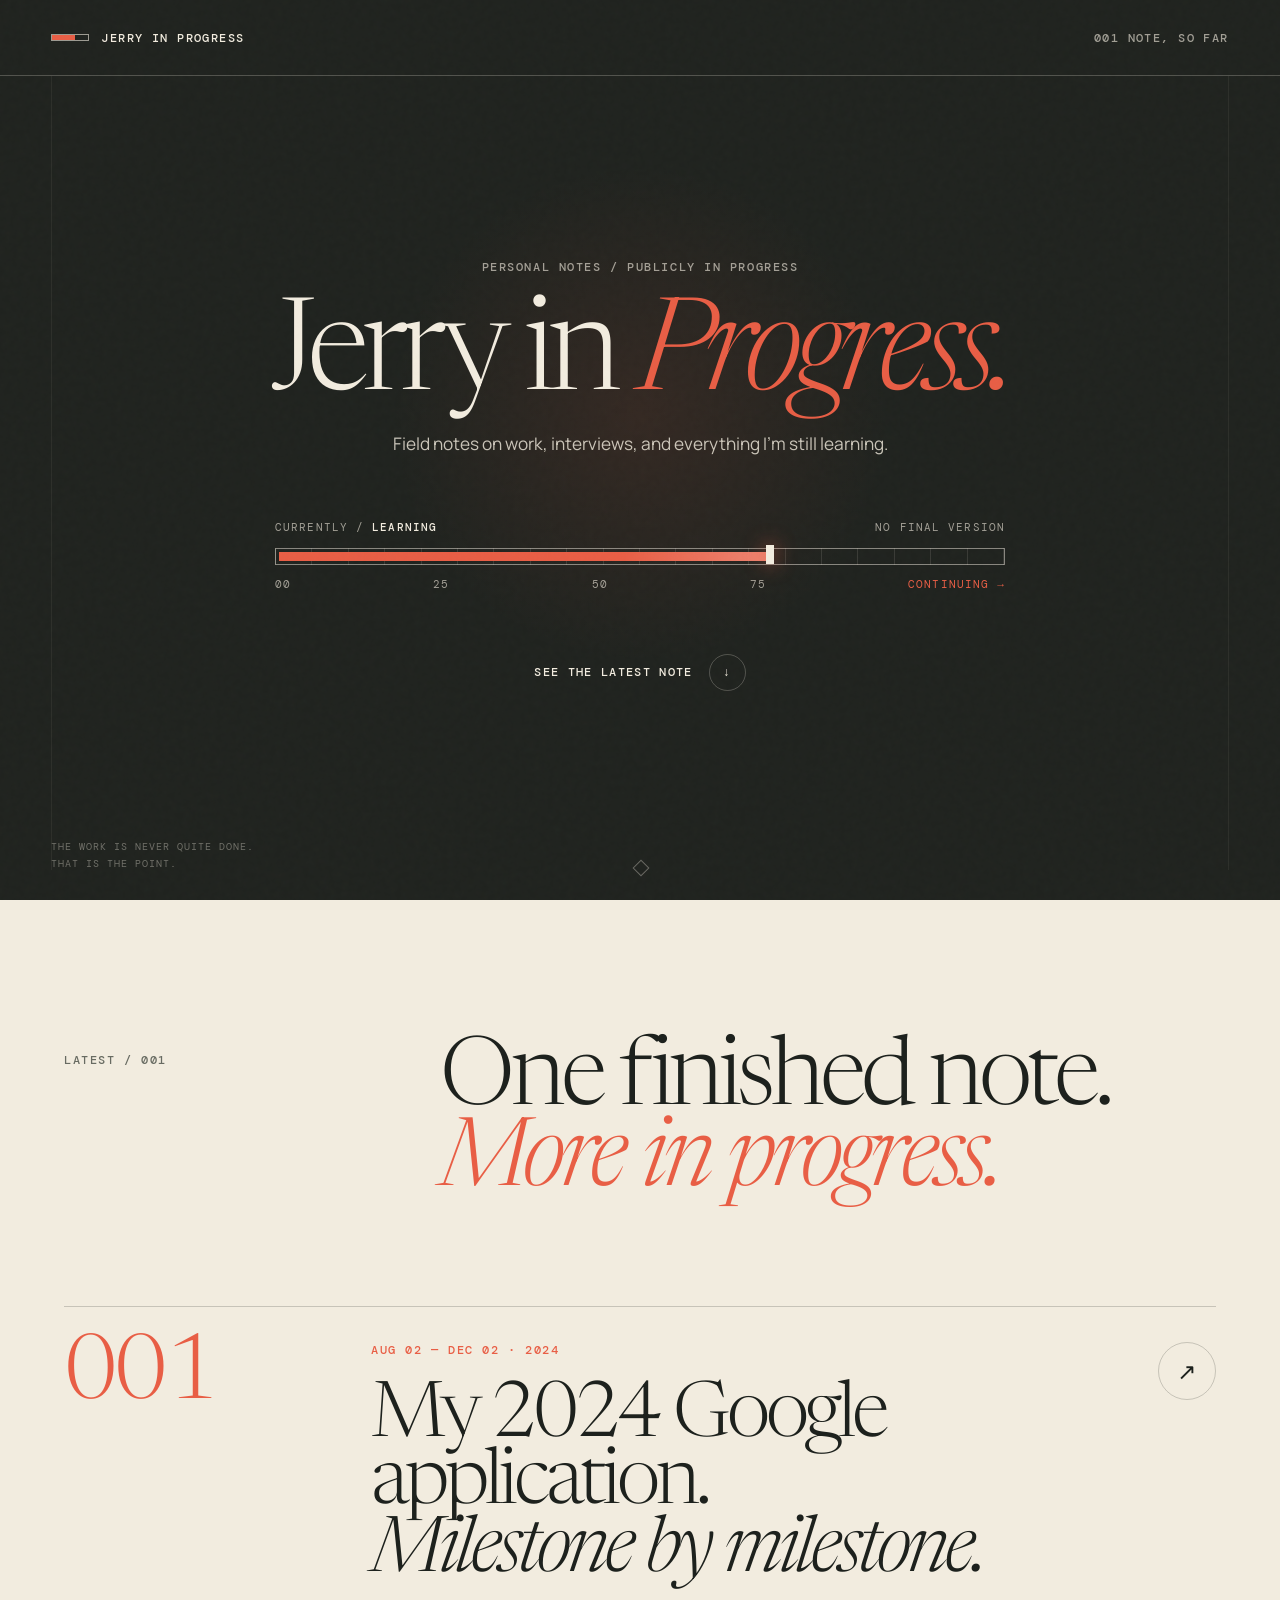
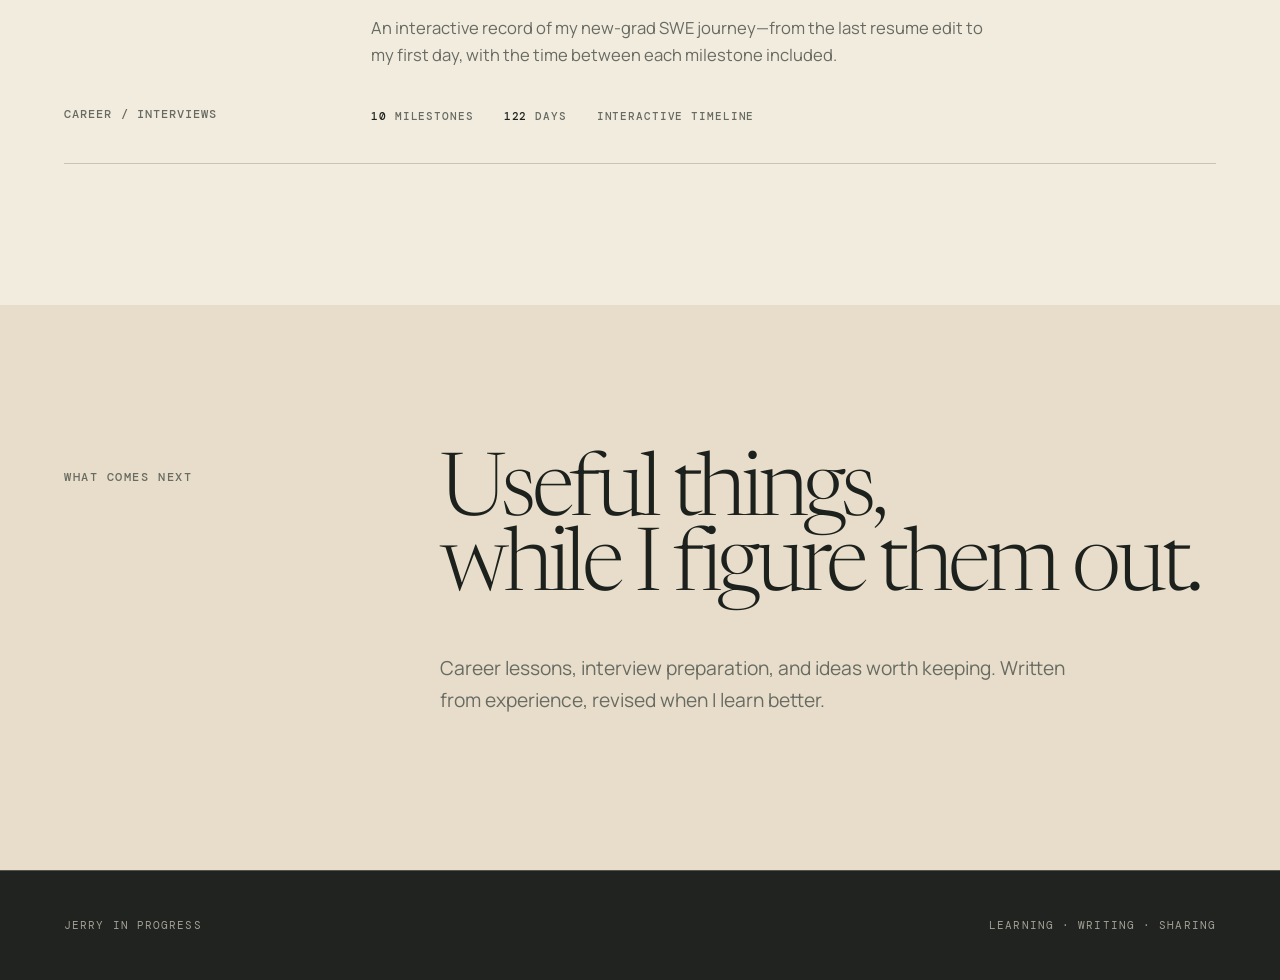
==== index.html @ ce47e353 "Launch Jerry in Progress" ====
<!doctype html>
<html lang="en">
  <head>
    <meta charset="UTF-8" />
    <meta name="viewport" content="width=device-width, initial-scale=1.0" />
    <meta name="description" content="Jerry in Progress — field notes on work, interviews, and everything I’m still learning." />
    <link rel="canonical" href="https://jerry-in-progress.pages.dev/" />
    <meta property="og:type" content="website" />
    <meta property="og:site_name" content="Jerry in Progress" />
    <meta property="og:title" content="Jerry in Progress" />
    <meta property="og:description" content="Field notes on work, interviews, and everything I’m still learning." />
    <meta property="og:url" content="https://jerry-in-progress.pages.dev/" />
    <meta property="og:image" content="https://jerry-in-progress.pages.dev/assets/social-preview.png" />
    <meta property="og:image:width" content="1200" />
    <meta property="og:image:height" content="630" />
    <meta property="og:image:alt" content="Jerry in Progress — field notes on work, interviews, and learning." />
    <meta name="twitter:card" content="summary_large_image" />
    <meta name="twitter:title" content="Jerry in Progress" />
    <meta name="twitter:description" content="Field notes on work, interviews, and everything I’m still learning." />
    <meta name="twitter:image" content="https://jerry-in-progress.pages.dev/assets/social-preview.png" />
    <title>Jerry in Progress</title>
    <link rel="icon" href="assets/favicon.svg" type="image/svg+xml" />
    <link rel="apple-touch-icon" href="assets/apple-touch-icon.png" />
    <link rel="preconnect" href="https://fonts.googleapis.com" />
    <link rel="preconnect" href="https://fonts.gstatic.com" crossorigin />
    <link href="https://fonts.googleapis.com/css2?family=DM+Mono:wght@400;500&amp;family=Manrope:wght@400;500;600&amp;family=Newsreader:opsz,wght@6..72,300;6..72,400&amp;display=swap" rel="stylesheet" />
    <link rel="stylesheet" href="home.css" />
  </head>
  <body>
    <div class="grain" aria-hidden="true"></div>

    <header class="site-header">
      <a class="site-name" href="index.html" aria-label="Jerry in Progress, home">
        <span class="site-mark" aria-hidden="true"><i></i></span>
        <span>JERRY IN PROGRESS</span>
      </a>
      <span class="issue-count">001 NOTE, SO FAR</span>
    </header>

    <main>
      <section class="home-hero" aria-labelledby="home-title">
        <div class="hero-center">
          <p class="kicker hero-enter">PERSONAL NOTES / PUBLICLY IN PROGRESS</p>
          <h1 id="home-title" class="hero-enter">Jerry in <em>Progress.</em></h1>
          <p class="subtitle hero-enter">Field notes on work, interviews, and everything I’m still learning.</p>

          <div class="progress-object hero-enter" role="img" aria-label="An unfinished progress bar representing continuous learning">
            <div class="progress-status">
              <span>CURRENTLY / <b id="progress-word">LEARNING</b></span>
              <span>NO FINAL VERSION</span>
            </div>
            <div class="progress-track" aria-hidden="true">
              <span class="progress-fill"><i></i></span>
            </div>
            <div class="progress-scale" aria-hidden="true">
              <span>00</span><span>25</span><span>50</span><span>75</span><span>CONTINUING →</span>
            </div>
          </div>

          <a class="down-link hero-enter" href="#latest" data-analytics-event="view_latest_note">SEE THE LATEST NOTE <span>↓</span></a>
        </div>
        <p class="hero-corner" aria-hidden="true">THE WORK IS NEVER QUITE DONE.<br />THAT IS THE POINT.</p>
      </section>

      <section class="latest" id="latest" aria-labelledby="latest-title">
        <div class="section-heading will-reveal">
          <p class="section-label">LATEST / 001</p>
          <h2 id="latest-title">One finished note.<br /><em>More in progress.</em></h2>
        </div>

        <a class="featured-post will-reveal" href="posts/google-application-2024.html" data-analytics-event="open_google_timeline">
          <div class="post-index">
            <span>001</span>
            <span>CAREER / INTERVIEWS</span>
          </div>
          <div class="post-copy">
            <p class="post-date">AUG 02 — DEC 02 · 2024</p>
            <h3>My 2024 Google application.<br /><em>Milestone by milestone.</em></h3>
            <p class="post-description">An interactive record of my new-grad SWE journey—from the last resume edit to my first day, with the time between each milestone included.</p>
            <div class="post-facts">
              <span><b>10</b> milestones</span>
              <span><b>122</b> days</span>
              <span>Interactive timeline</span>
            </div>
          </div>
          <span class="post-arrow" aria-hidden="true">↗</span>
        </a>
      </section>

      <section class="site-intent will-reveal" aria-labelledby="intent-title">
        <p class="section-label">WHAT COMES NEXT</p>
        <div>
          <h2 id="intent-title">Useful things,<br />while I figure them out.</h2>
          <p>Career lessons, interview preparation, and ideas worth keeping. Written from experience, revised when I learn better.</p>
        </div>
      </section>
    </main>

    <footer>
      <span>JERRY IN PROGRESS</span>
      <span>LEARNING · WRITING · SHARING</span>
    </footer>

    <script src="analytics.js"></script>
    <script src="home.js"></script>
  </body>
</html>
---- home.css ----
:root {
  --ink: #1d211d;
  --night: #20231f;
  --paper: #f2ecdf;
  --paper-deep: #e7ddca;
  --accent: #e85e45;
  --line-dark: rgba(242, 236, 223, 0.24);
  --line-light: rgba(29, 33, 29, 0.2);
  --muted-dark: rgba(242, 236, 223, 0.62);
  --muted-light: #686b62;
  --mono: "DM Mono", ui-monospace, monospace;
  --sans: "Manrope", system-ui, sans-serif;
  --serif: "Newsreader", Georgia, serif;
}

* { box-sizing: border-box; }
html { scroll-behavior: smooth; }
body {
  margin: 0;
  width: 100%;
  overflow-x: clip;
  color: var(--paper);
  background: var(--night);
  font-family: var(--sans);
  -webkit-font-smoothing: antialiased;
}
a { color: inherit; -webkit-tap-highlight-color: transparent; }
.grain {
  position: fixed;
  inset: 0;
  z-index: 50;
  pointer-events: none;
  opacity: 0.08;
  background-image: url("data:image/svg+xml,%3Csvg viewBox='0 0 160 160' xmlns='http://www.w3.org/2000/svg'%3E%3Cfilter id='n'%3E%3CfeTurbulence type='fractalNoise' baseFrequency='.85' numOctaves='3' stitchTiles='stitch'/%3E%3C/filter%3E%3Crect width='100%25' height='100%25' filter='url(%23n)' opacity='.24'/%3E%3C/svg%3E");
}

.site-header {
  position: absolute;
  inset: 0 0 auto;
  z-index: 10;
  height: 76px;
  padding: 0 4vw;
  display: flex;
  align-items: center;
  justify-content: space-between;
  border-bottom: 1px solid var(--line-dark);
  font: 500 12px/1 var(--mono);
  letter-spacing: 0.12em;
}
.site-name { display: flex; align-items: center; gap: 12px; text-decoration: none; }
.site-mark {
  width: 38px;
  height: 7px;
  position: relative;
  display: block;
  border: 1px solid rgba(242, 236, 223, 0.6);
}
.site-mark i { display: block; width: 64%; height: 100%; background: var(--accent); }
.issue-count { color: var(--muted-dark); }

.home-hero {
  min-height: 100svh;
  position: relative;
  display: grid;
  place-items: center;
  padding: 130px 5vw 80px;
  overflow: hidden;
  background:
    radial-gradient(circle at 50% 46%, rgba(232, 94, 69, 0.1), transparent 31%),
    linear-gradient(90deg, transparent calc(50% - 0.5px), rgba(242, 236, 223, 0.045) 50%, transparent calc(50% + 0.5px));
}
.home-hero::before,
.home-hero::after {
  content: "";
  position: absolute;
  pointer-events: none;
}
.home-hero::before { inset: 76px 4vw 30px; border-left: 1px solid rgba(242, 236, 223, 0.06); border-right: 1px solid rgba(242, 236, 223, 0.06); }
.home-hero::after { width: 10px; height: 10px; left: calc(50% - 5px); bottom: 26px; border: 1px solid rgba(242, 236, 223, 0.35); transform: rotate(45deg); }
.hero-center { width: min(900px, 88vw); text-align: center; position: relative; z-index: 1; }
.kicker,
.section-label,
.post-date {
  margin: 0;
  font: 500 clamp(12px, 0.9vw, 14px)/1.4 var(--mono);
  letter-spacing: 0.13em;
  text-transform: uppercase;
}
.kicker { color: var(--muted-dark); }
.hero-center h1 {
  margin: 31px 0 18px;
  font: 300 clamp(4.6rem, 10vw, 9.4rem)/0.82 var(--serif);
  letter-spacing: -0.057em;
}
.hero-center h1 em { color: var(--accent); font-weight: 300; }
.subtitle {
  width: min(610px, 100%);
  margin: 0 auto;
  color: rgba(242, 236, 223, 0.8);
  font-size: clamp(16px, 1.35vw, 20px);
  line-height: 1.6;
}

.progress-object { width: min(730px, 100%); margin: clamp(48px, 7vh, 76px) auto 0; text-align: left; }
.progress-status,
.progress-scale {
  display: flex;
  justify-content: space-between;
  color: var(--muted-dark);
  font: 400 clamp(11px, 0.8vw, 13px)/1.3 var(--mono);
  letter-spacing: 0.1em;
}
.progress-status { margin-bottom: 13px; }
.progress-status b { color: var(--paper); font-weight: 500; }
.progress-track {
  height: 17px;
  padding: 3px;
  border: 1px solid rgba(242, 236, 223, 0.5);
  background: repeating-linear-gradient(90deg, transparent 0 calc(5% - 1px), rgba(242, 236, 223, 0.12) calc(5% - 1px) 5%);
}
.progress-fill {
  display: block;
  height: 100%;
  width: 68%;
  position: relative;
  background: var(--accent);
  transform-origin: left;
  animation: progress-load 1.5s 0.45s cubic-bezier(0.2, 0.75, 0.25, 1) both;
}
.progress-fill::before {
  content: "";
  position: absolute;
  inset: 0;
  background: linear-gradient(90deg, transparent 70%, rgba(255, 255, 255, 0.24));
}
.progress-fill i {
  position: absolute;
  right: -4px;
  top: -7px;
  width: 8px;
  height: 19px;
  background: var(--paper);
  box-shadow: 0 0 20px rgba(232, 94, 69, 0.8);
  animation: caret-breathe 1.8s ease-in-out infinite;
}
.progress-scale { margin-top: 12px; }
.progress-scale span:last-child { color: var(--accent); }
.down-link {
  display: inline-flex;
  align-items: center;
  gap: 16px;
  margin-top: clamp(46px, 7vh, 72px);
  text-decoration: none;
  font: 500 12px/1 var(--mono);
  letter-spacing: 0.11em;
}
.down-link span { display: grid; place-items: center; width: 37px; height: 37px; border: 1px solid var(--line-dark); border-radius: 50%; transition: 0.25s ease; }
.down-link:hover span { color: var(--night); background: var(--accent); border-color: var(--accent); transform: translateY(3px); }
.hero-corner { position: absolute; left: 4vw; bottom: 28px; margin: 0; color: rgba(242, 236, 223, 0.38); font: 400 10px/1.65 var(--mono); letter-spacing: 0.1em; }
.hero-enter { animation: enter-up 0.9s cubic-bezier(0.2, 0.75, 0.25, 1) both; }
.hero-center h1.hero-enter { animation-delay: 0.08s; }
.subtitle.hero-enter { animation-delay: 0.16s; }
.progress-object.hero-enter { animation-delay: 0.24s; }
.down-link.hero-enter { animation-delay: 0.34s; }

.latest {
  color: var(--ink);
  background: var(--paper);
  padding: clamp(85px, 11vw, 150px) 5vw;
}
.section-heading { display: grid; grid-template-columns: 26% 1fr; gap: 6vw; align-items: start; margin-bottom: clamp(64px, 8vw, 110px); }
.section-label { color: var(--muted-light); padding-top: 11px; }
.section-heading h2,
.site-intent h2 {
  margin: 0;
  font: 300 clamp(3.8rem, 7.4vw, 8rem)/0.86 var(--serif);
  letter-spacing: -0.05em;
}
.section-heading h2 em { color: var(--accent); font-weight: 300; }
.featured-post {
  display: grid;
  grid-template-columns: 20% minmax(0, 1fr) auto;
  gap: 6vw;
  min-height: 420px;
  padding: 35px 0 40px;
  color: var(--ink);
  border-top: 1px solid var(--line-light);
  border-bottom: 1px solid var(--line-light);
  text-decoration: none;
  position: relative;
}
.featured-post::before { content: ""; position: absolute; inset: 0; background: var(--paper-deep); transform: scaleY(0); transform-origin: bottom; transition: transform 0.5s cubic-bezier(0.2, 0.75, 0.25, 1); }
.featured-post:hover::before { transform: scaleY(1); }
.featured-post > * { position: relative; z-index: 1; }
.post-index { display: flex; flex-direction: column; justify-content: space-between; color: var(--muted-light); font: 500 12px/1.5 var(--mono); letter-spacing: 0.09em; }
.post-index span:first-child { color: var(--accent); font: 300 clamp(4.2rem, 7vw, 7.5rem)/0.8 var(--serif); letter-spacing: -0.04em; }
.post-copy { max-width: 900px; }
.post-date { color: var(--accent); }
.post-copy h3 { margin: 26px 0 26px; font: 300 clamp(3.1rem, 6vw, 6.7rem)/0.88 var(--serif); letter-spacing: -0.052em; }
.post-copy h3 em { font-weight: 300; }
.post-description { max-width: 630px; color: var(--muted-light); font-size: clamp(16px, 1.3vw, 19px); line-height: 1.65; }
.post-facts { display: flex; flex-wrap: wrap; gap: 12px 30px; margin-top: 40px; color: var(--muted-light); font: 500 11px/1.3 var(--mono); letter-spacing: 0.08em; text-transform: uppercase; }
.post-facts b { color: var(--ink); font-weight: 500; }
.post-arrow { align-self: start; display: grid; place-items: center; width: 58px; height: 58px; border: 1px solid var(--line-light); border-radius: 50%; font-size: 23px; transition: 0.25s ease; }
.featured-post:hover .post-arrow { color: var(--paper); background: var(--accent); border-color: var(--accent); transform: rotate(45deg); }

.site-intent {
  padding: clamp(90px, 12vw, 170px) 5vw;
  display: grid;
  grid-template-columns: 26% 1fr;
  gap: 6vw;
  color: var(--ink);
  background: var(--paper-deep);
}
.site-intent > div { max-width: 940px; }
.site-intent h2 { font-size: clamp(3.5rem, 6.8vw, 7.2rem); }
.site-intent > div > p { max-width: 650px; margin: 45px 0 0; color: var(--muted-light); font-size: clamp(18px, 1.5vw, 22px); line-height: 1.65; }

footer {
  min-height: 110px;
  padding: 36px 5vw;
  display: flex;
  align-items: center;
  justify-content: space-between;
  color: var(--muted-dark);
  border-top: 1px solid var(--line-dark);
  font: 400 11px/1.5 var(--mono);
  letter-spacing: 0.1em;
}

.error-page { min-height: 100svh; }
.error-main {
  min-height: 100svh;
  width: min(850px, 90vw);
  margin: 0 auto;
  display: flex;
  flex-direction: column;
  justify-content: center;
  align-items: flex-start;
  padding: 80px 0;
}
.error-main h1 { margin: 28px 0 40px; font: 300 clamp(4.6rem, 10vw, 9rem)/0.83 var(--serif); letter-spacing: -0.055em; }
.error-main h1 em { color: var(--accent); font-weight: 300; }
.error-main > p:not(.kicker) { max-width: 500px; margin: 32px 0; color: var(--muted-dark); font-size: 17px; line-height: 1.7; }
.error-main > a { display: flex; gap: 16px; color: var(--paper); font: 500 12px/1 var(--mono); letter-spacing: 0.11em; text-decoration: none; }
.error-main > a span { color: var(--accent); }
.error-progress { width: min(600px, 100%); height: 10px; padding: 2px; border: 1px solid var(--line-dark); }
.error-progress span { display: block; width: 4%; height: 100%; background: var(--accent); }

.will-reveal { opacity: 0; transform: translateY(28px); transition: opacity 0.8s ease, transform 0.8s cubic-bezier(0.2, 0.75, 0.25, 1); }
.will-reveal.is-visible { opacity: 1; transform: none; }

@keyframes enter-up { from { opacity: 0; transform: translateY(24px); } }
@keyframes progress-load { from { transform: scaleX(0); } to { transform: scaleX(1); } }
@keyframes caret-breathe { 0%, 100% { opacity: 0.45; } 50% { opacity: 1; } }

@media (max-width: 760px) {
  .site-header { height: 64px; padding: 0 20px; font-size: 10px; }
  .issue-count { display: none; }
  .home-hero { min-height: 730px; padding: 110px 22px 70px; }
  .home-hero::before { inset: 64px 21px 24px; }
  .hero-center { width: 100%; }
  .hero-center h1 { margin-top: 25px; font-size: clamp(4rem, 20vw, 6rem); line-height: 0.85; }
  .subtitle { max-width: 340px; font-size: 16px; }
  .progress-object { margin-top: 55px; }
  .progress-status { font-size: 10px; }
  .progress-status span:last-child { display: none; }
  .progress-scale { font-size: 9px; }
  .progress-scale span:nth-child(2), .progress-scale span:nth-child(4) { display: none; }
  .hero-corner { display: none; }
  .down-link { margin-top: 55px; }
  .latest { padding: 80px 22px 95px; }
  .section-heading { grid-template-columns: 1fr; gap: 26px; margin-bottom: 60px; }
  .section-heading h2, .site-intent h2 { font-size: 4rem; }
  .featured-post { grid-template-columns: 1fr auto; gap: 25px; min-height: 0; padding: 28px 0 34px; }
  .post-index { grid-column: 1 / -1; flex-direction: row; align-items: end; }
  .post-index span:first-child { font-size: 4rem; }
  .post-copy h3 { margin: 20px 0; font-size: 3.5rem; }
  .post-description { font-size: 16px; }
  .post-facts { gap: 10px 20px; margin-top: 30px; }
  .post-arrow { width: 48px; height: 48px; }
  .site-intent { padding: 90px 22px 110px; grid-template-columns: 1fr; gap: 42px; }
  .site-intent > div > p { margin-top: 32px; font-size: 18px; }
  footer { min-height: 140px; padding: 36px 22px 70px; flex-direction: column; align-items: flex-start; justify-content: center; gap: 12px; }
  .error-main h1 { font-size: 4.2rem; }
}

@media (prefers-reduced-motion: reduce) {
  *, *::before, *::after { animation-duration: 0.01ms !important; animation-iteration-count: 1 !important; scroll-behavior: auto !important; transition-duration: 0.01ms !important; }
  .will-reveal { opacity: 1; transform: none; }
}
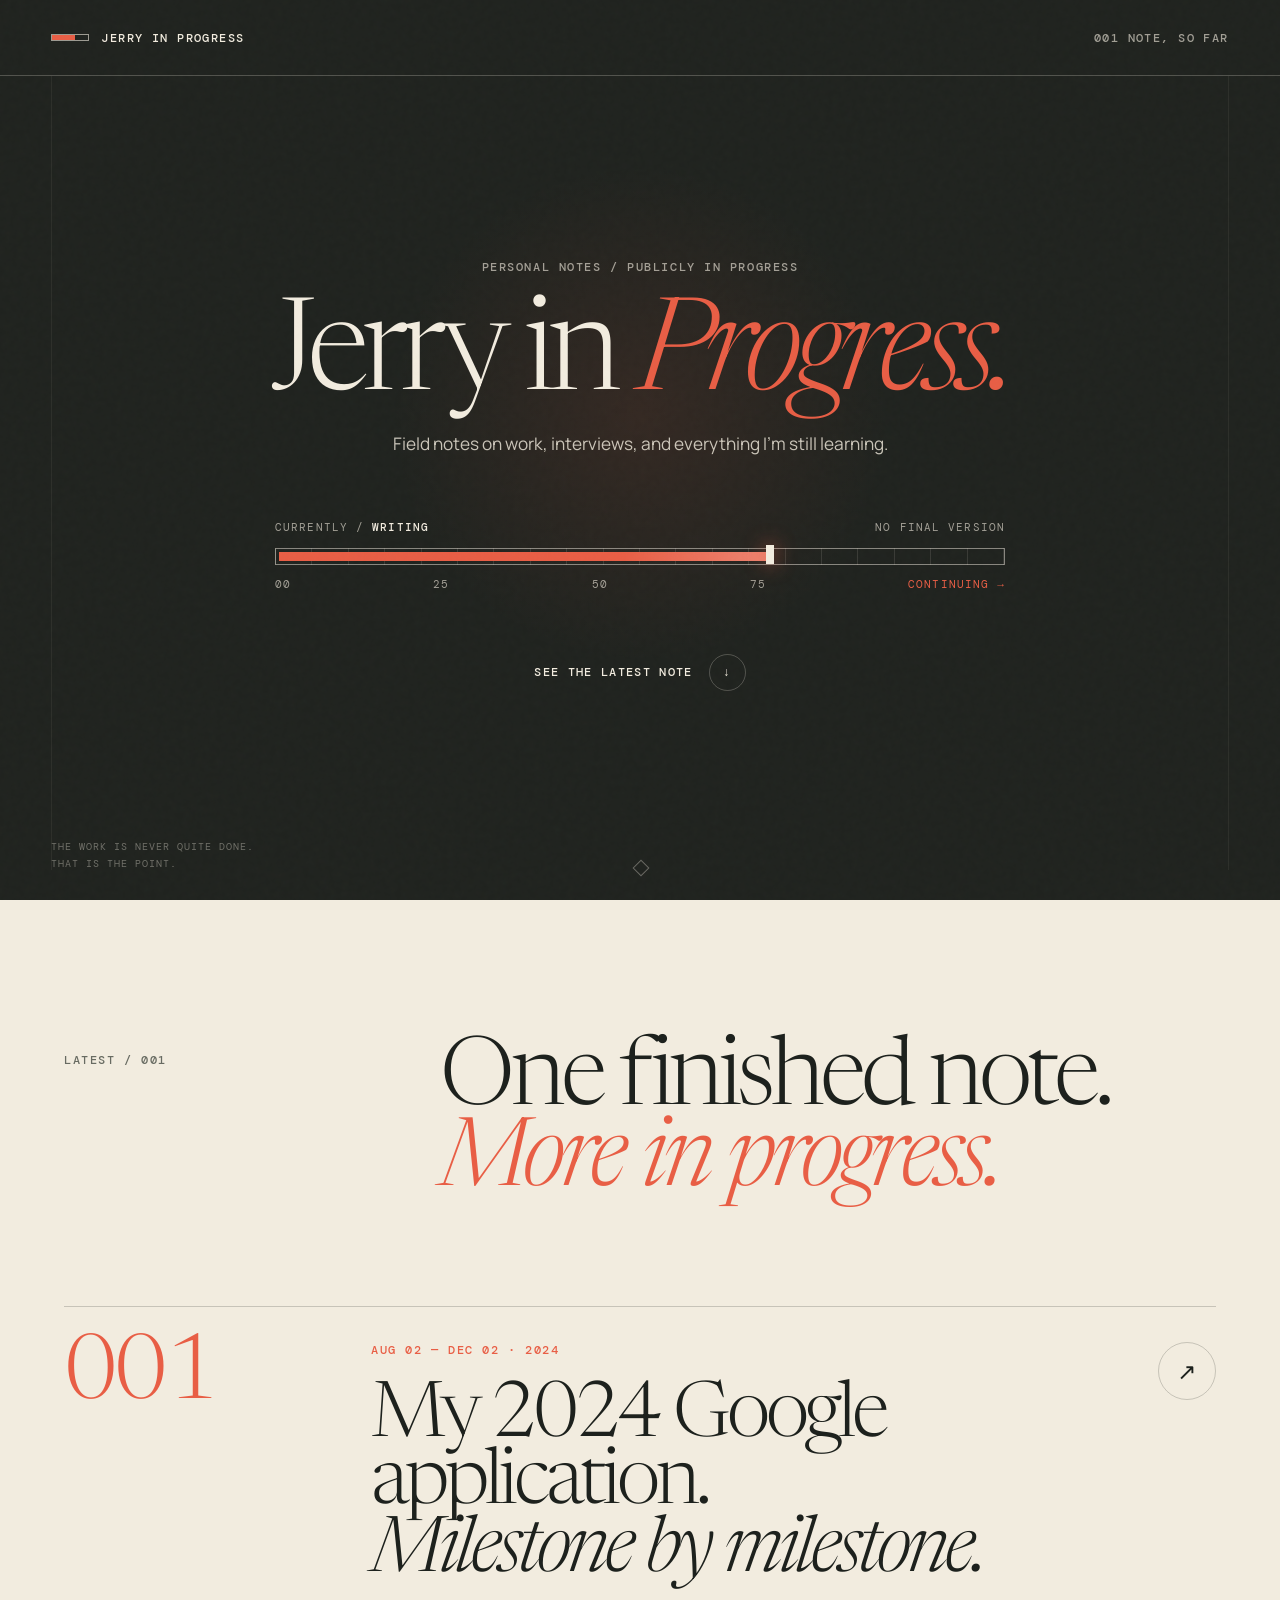
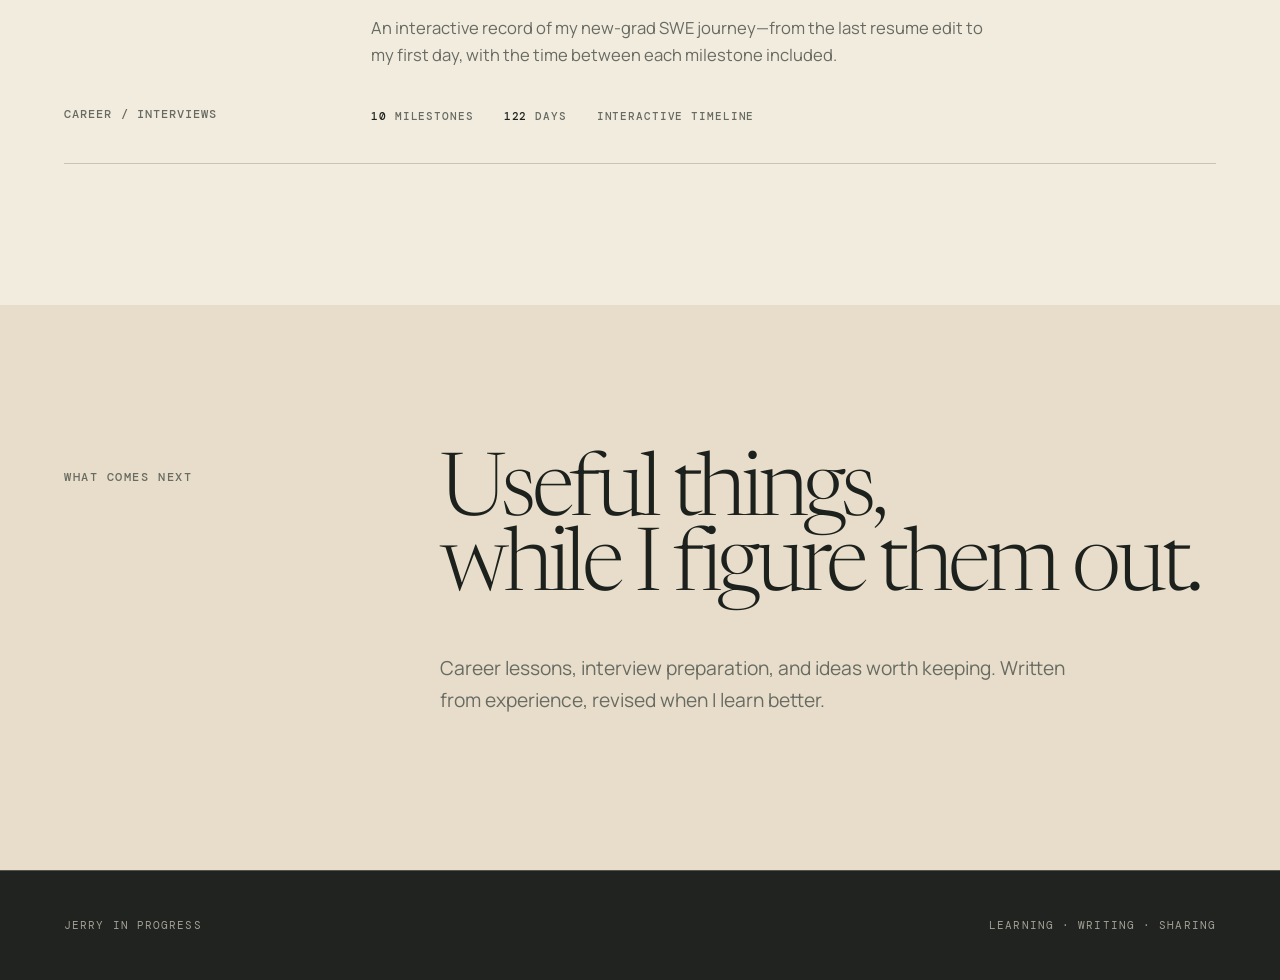
==== commit 978e0a44: "Use free branded GitHub Pages address" ====
--- a/index.html
+++ b/index.html
@@ -4,20 +4,20 @@
     <meta charset="UTF-8" />
     <meta name="viewport" content="width=device-width, initial-scale=1.0" />
     <meta name="description" content="Jerry in Progress — field notes on work, interviews, and everything I’m still learning." />
-    <link rel="canonical" href="https://jerry-in-progress.pages.dev/" />
+    <link rel="canonical" href="https://jerry-li-chao.github.io/Jerry-in-Progress/" />
     <meta property="og:type" content="website" />
     <meta property="og:site_name" content="Jerry in Progress" />
     <meta property="og:title" content="Jerry in Progress" />
     <meta property="og:description" content="Field notes on work, interviews, and everything I’m still learning." />
-    <meta property="og:url" content="https://jerry-in-progress.pages.dev/" />
-    <meta property="og:image" content="https://jerry-in-progress.pages.dev/assets/social-preview.png" />
+    <meta property="og:url" content="https://jerry-li-chao.github.io/Jerry-in-Progress/" />
+    <meta property="og:image" content="https://jerry-li-chao.github.io/Jerry-in-Progress/assets/social-preview.png" />
     <meta property="og:image:width" content="1200" />
     <meta property="og:image:height" content="630" />
     <meta property="og:image:alt" content="Jerry in Progress — field notes on work, interviews, and learning." />
     <meta name="twitter:card" content="summary_large_image" />
     <meta name="twitter:title" content="Jerry in Progress" />
     <meta name="twitter:description" content="Field notes on work, interviews, and everything I’m still learning." />
-    <meta name="twitter:image" content="https://jerry-in-progress.pages.dev/assets/social-preview.png" />
+    <meta name="twitter:image" content="https://jerry-li-chao.github.io/Jerry-in-Progress/assets/social-preview.png" />
     <title>Jerry in Progress</title>
     <link rel="icon" href="assets/favicon.svg" type="image/svg+xml" />
     <link rel="apple-touch-icon" href="assets/apple-touch-icon.png" />
@@ -103,5 +103,7 @@
 
     <script src="analytics.js"></script>
     <script src="home.js"></script>
+    <!-- Public analytics site identifier; not an API credential. -->
+    <script type="module" src="https://static.cloudflareinsights.com/beacon.min.js" data-cf-beacon='{"token":"90c14a8bdea34b71a05879a33cee187e"}'></script>
   </body>
 </html>
